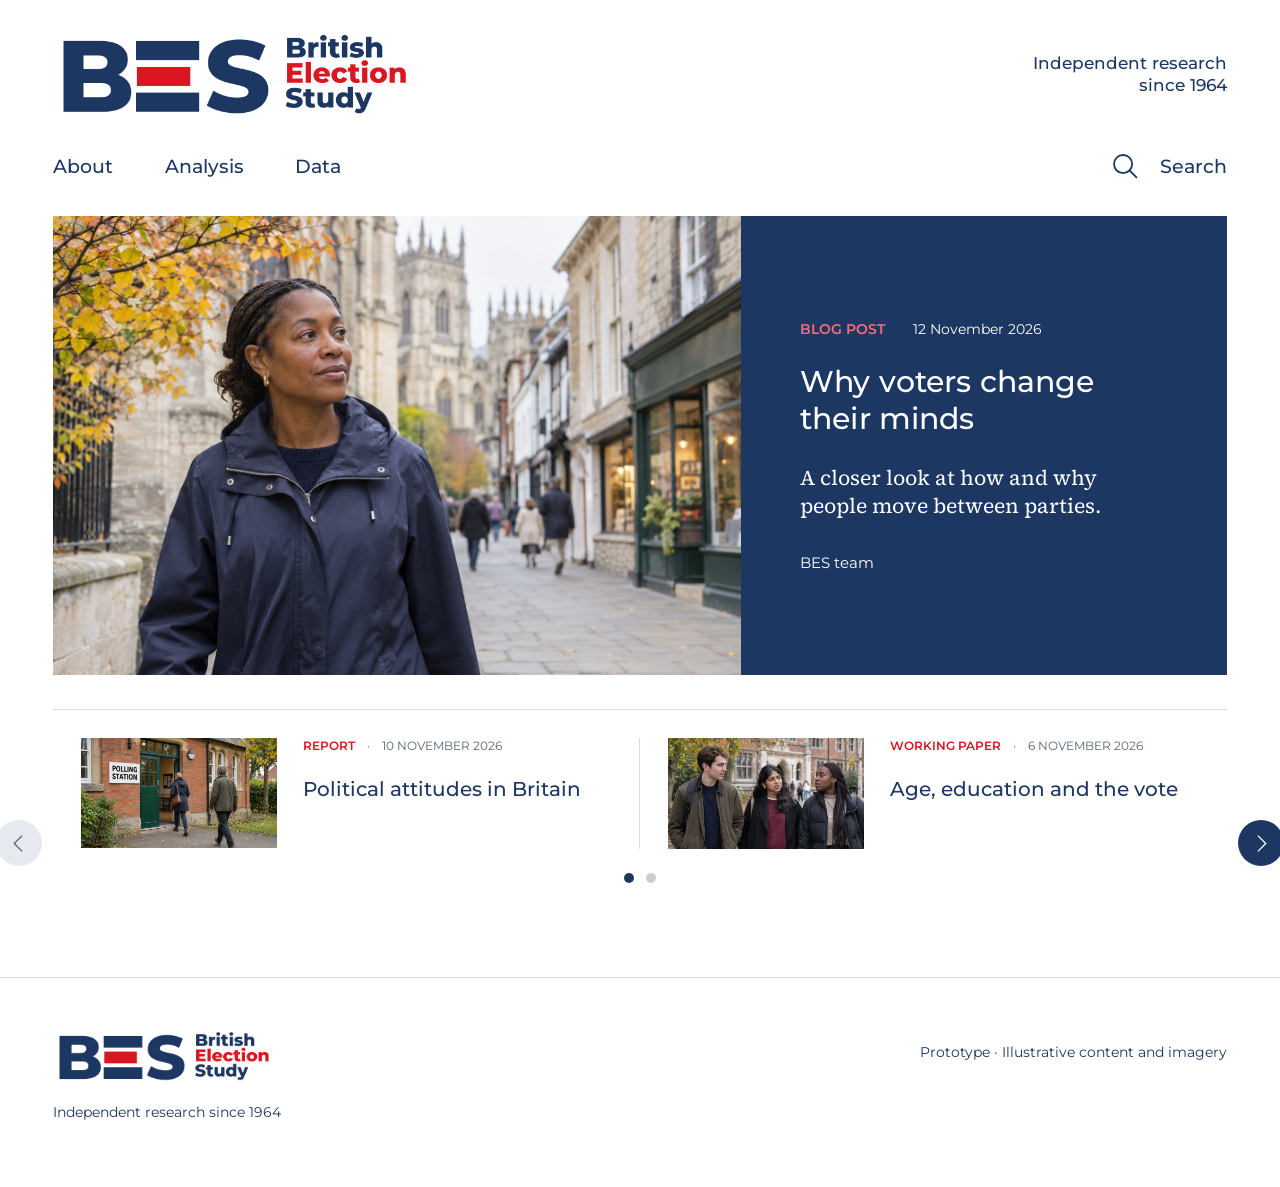
==== index.html @ f946bbea "Create BES website prototype" ====
<!doctype html><html lang="en"><head><meta charset="utf-8"><meta name="viewport" content="width=device-width, initial-scale=1"><meta name="description" content="Independent research into elections and voting in Britain since 1964."><title>British Election Study</title><link rel="stylesheet" href="styles.css"><script src="app.js" defer></script></head><body><a class="skip" href="#main">Skip to content</a><header class="site-header"><div class="masthead"><a href="index.html" aria-label="British Election Study home"><img class="logo" src="assets/BES-logo.png" alt="British Election Study"></a><p>Independent research<br>since 1964</p></div><nav class="nav" aria-label="Main navigation"><div class="nav-links"><a href="about.html">About</a><a href="analysis.html">Analysis</a><a href="data.html">Data</a></div><a class="search-link" href="analysis.html#search"><svg aria-hidden="true" viewBox="0 0 24 24"><circle cx="10" cy="10" r="7.5"/><path d="m15.5 15.5 6 6"/></svg>Search</a></nav></header><main id="main"></main><footer class="footer"><div><img src="assets/BES-logo.png" alt="British Election Study"><p>Independent research since 1964</p></div><p>Prototype · Illustrative content and imagery</p></footer></body></html>
---- styles.css ----
@font-face{font-family:Montserrat;src:url('assets/Montserrat-Regular.ttf')}@font-face{font-family:Montserrat;src:url('assets/Montserrat-Medium.ttf');font-weight:500}@font-face{font-family:Montserrat;src:url('assets/Montserrat-SemiBold.ttf');font-weight:600}@font-face{font-family:SourceSerif;src:url('assets/SourceSerif4-Regular.ttf')}*{box-sizing:border-box}html{scroll-behavior:smooth}body{margin:0;background:#fff;color:#1d3763;font-family:Montserrat,sans-serif}a{color:inherit;text-decoration:none}a:hover{text-decoration:underline;text-underline-offset:5px}a:focus-visible,button:focus-visible,input:focus-visible,select:focus-visible{outline:3px solid #da1721;outline-offset:4px}.skip{position:absolute;top:-100px;left:1rem;background:#fff;padding:1rem;z-index:4}.skip:focus{top:0}.site-header,main,.footer{max-width:1920px;margin:auto;padding-inline:4.167%}.masthead{display:flex;align-items:center;justify-content:space-between;padding-top:28px}.logo{display:block;width:min(360px,40vw);height:auto}.masthead p{text-align:right;font-size:clamp(16px,1.35vw,26px);font-weight:500;line-height:1.3;margin:0}.nav{display:flex;align-items:center;justify-content:space-between;padding:32px 0 35px;font-weight:500;font-size:clamp(17px,1.46vw,28px)}.nav-links{display:flex;gap:clamp(32px,4vw,78px)}.search-link{display:flex;align-items:center;gap:20px}.search-link svg{width:29px;height:29px;fill:none;stroke:currentColor;stroke-width:1.5}.hero{display:grid;grid-template-columns:58.64% 41.36%;min-height:clamp(390px,30.83vw,592px)}.hero-image{width:100%;height:100%;min-height:0;object-fit:cover;object-position:center 42%;display:block}.hero-photo{min-height:0}.hero-copy{background:#1d3763;color:#fff;display:flex;align-items:center;padding:clamp(38px,4.58vw,88px)}.meta{font-size:clamp(13px,1.1vw,21px);display:flex;gap:2em;align-items:baseline}.type{color:#da1721;font-weight:600}.hero .type{color:#ff6b73}.hero h1{font-size:clamp(30px,2.24vw,43px);font-weight:500;line-height:1.24;letter-spacing:.005em;margin:25px 0 27px;max-width:510px}.hero .deck{font-family:SourceSerif,serif;font-size:clamp(21px,1.52vw,29px);line-height:1.35;margin:0;max-width:470px}.byline{margin:32px 0 0;font-size:clamp(15px,1.1vw,21px)}.story-rail{border-top:1px solid #d7dce2;margin-top:34px;padding-top:28px;position:relative}.stories{display:grid;grid-template-columns:1fr 1fr}.rail-item{display:grid;grid-template-columns:37% 1fr;gap:26px;padding:0 28px}.rail-item:first-child{border-right:1px solid #d7dce2}.rail-item img{width:100%;aspect-ratio:304/171;object-fit:cover;display:block}.rail-item h2,.article-card h2{font-weight:500;font-size:clamp(19px,1.56vw,30px);line-height:1.3;margin:22px 0 0}.small-meta{font-size:clamp(11px,.94vw,18px);text-transform:uppercase;line-height:1.4;color:#586474;display:flex;gap:12px;flex-wrap:wrap}.small-meta .type{color:#da1721}.rail-controls button{position:absolute;top:calc(50% + 12px);border:0;border-radius:50%;width:46px;height:46px;display:grid;place-items:center;cursor:pointer;background:#1d3763;color:white}.rail-controls button:disabled{background:#e6e9ed;color:#586474;cursor:default}.rail-controls button:first-child{left:-57px}.rail-controls button:nth-child(2){right:-57px}.rail-controls svg{width:21px;fill:none;stroke:currentColor;stroke-width:1.5}.dots{display:flex;justify-content:center;gap:12px;padding:24px 0}.dots button{width:10px;height:10px;border:0;border-radius:50%;background:#c9ced5;padding:0;cursor:pointer}.dots button[aria-current=true]{background:#1d3763}.page{max-width:1200px;margin:60px auto 130px}.page h1{font-weight:500;font-size:clamp(38px,4vw,64px);margin:0 0 28px}.page .intro{font-family:SourceSerif,serif;font-size:clamp(21px,2vw,30px);line-height:1.5;max-width:850px}.page h2{font-size:26px;font-weight:500;margin:54px 0 18px}.page p{line-height:1.75;max-width:800px}.page p a,.page li a{text-decoration:underline;text-underline-offset:4px}.article-grid{display:grid;grid-template-columns:repeat(3,1fr);gap:45px 32px;margin-top:50px}.article-card img{width:100%;aspect-ratio:16/9;object-fit:cover}.article-card h2{margin-top:15px}.article-card .small-meta{margin-top:17px}.form-row{display:flex;gap:12px;max-width:740px;margin-top:40px}.form-row input{border:1px solid #9da8b7;padding:14px;font:inherit;flex:1;min-width:0}.form-row button{background:#1d3763;color:white;border:0;padding:14px 22px;font:inherit;cursor:pointer}.notice{border-left:3px solid #da1721;padding-left:20px;margin:35px 0;color:#586474}.footer{border-top:1px solid #d7dce2;margin-top:70px;padding-block:50px;display:flex;justify-content:space-between;gap:30px;font-size:14px}.footer img{width:220px}.footer p{line-height:1.5}.status{margin-top:25px}.article-hero{width:100%;max-height:500px;object-fit:cover;margin-top:25px}.back{text-decoration:underline;text-underline-offset:4px;font-size:15px}.menu-current{text-decoration:underline;text-underline-offset:8px}
@media(max-width:900px){.site-header,main,.footer{padding-inline:5%}.hero{grid-template-columns:1fr}.hero-photo{height:340px}.hero-copy{padding:42px 7%}.story-rail{margin-top:32px}.stories{grid-template-columns:1fr}.rail-item{padding:20px 0;grid-template-columns:34% 1fr;gap:20px}.rail-item:first-child{border-right:0;border-bottom:1px solid #d7dce2}.rail-controls{display:flex;gap:12px;justify-content:flex-end;margin-top:20px}.rail-controls button{position:static}.dots{padding:10px 0}.article-grid{grid-template-columns:repeat(2,1fr)}.footer{flex-direction:column}.page{margin-top:45px}}
@media(max-width:560px){.masthead{padding-top:20px}.logo{width:200px;max-width:52vw}.masthead p{font-size:12px}.nav{font-size:16px;padding:26px 0}.nav-links{gap:23px}.search-link{gap:7px;font-size:0}.search-link svg{width:25px}.hero-photo{height:245px}.hero-copy{padding:38px 25px}.hero h1{font-size:30px}.hero .deck{font-size:21px}.meta{font-size:13px;gap:1em}.rail-item{grid-template-columns:37% 1fr;gap:16px}.rail-item h2{font-size:18px;margin:10px 0}.small-meta{font-size:10px;gap:6px}.article-grid{grid-template-columns:1fr}.page h1{font-size:38px}.footer img{width:180px}}
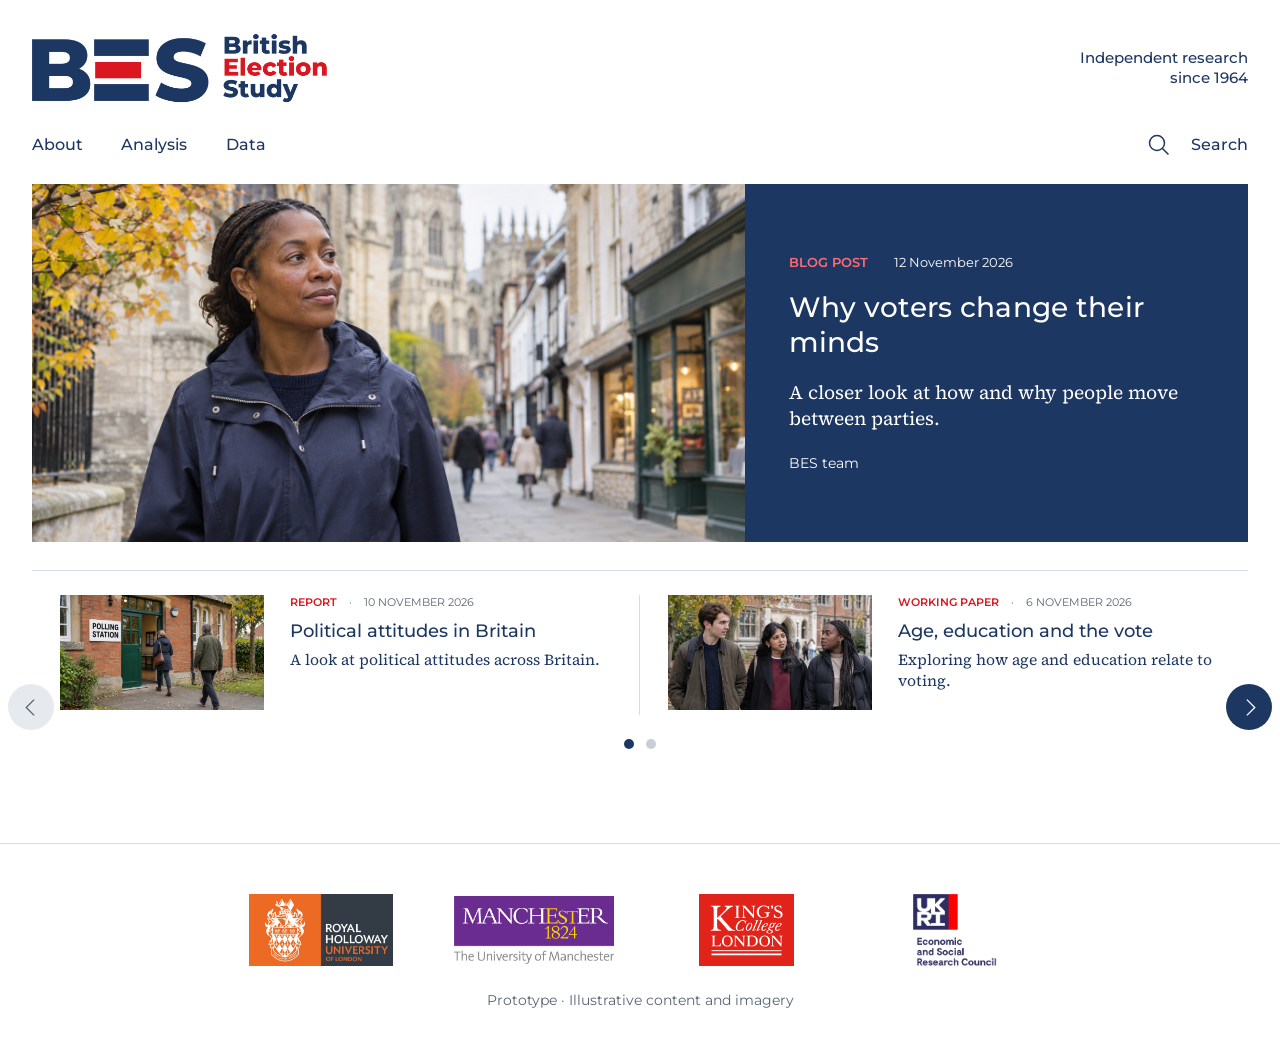
==== commit 3527b88e: "Refresh stories and partner footer" ====
--- a/index.html
+++ b/index.html
@@ -1 +1 @@
-<!doctype html><html lang="en"><head><meta charset="utf-8"><meta name="viewport" content="width=device-width, initial-scale=1"><meta name="description" content="Independent research into elections and voting in Britain since 1964."><title>British Election Study</title><link rel="stylesheet" href="styles.css"><script src="app.js" defer></script></head><body><a class="skip" href="#main">Skip to content</a><header class="site-header"><div class="masthead"><a href="index.html" aria-label="British Election Study home"><img class="logo" src="assets/BES-logo.png" alt="British Election Study"></a><p>Independent research<br>since 1964</p></div><nav class="nav" aria-label="Main navigation"><div class="nav-links"><a href="about.html">About</a><a href="analysis.html">Analysis</a><a href="data.html">Data</a></div><a class="search-link" href="analysis.html#search"><svg aria-hidden="true" viewBox="0 0 24 24"><circle cx="10" cy="10" r="7.5"/><path d="m15.5 15.5 6 6"/></svg>Search</a></nav></header><main id="main"></main><footer class="footer"><div><img src="assets/BES-logo.png" alt="British Election Study"><p>Independent research since 1964</p></div><p>Prototype · Illustrative content and imagery</p></footer></body></html>
+<!doctype html><html lang="en"><head><meta charset="utf-8"><meta name="viewport" content="width=device-width, initial-scale=1"><meta name="description" content="Independent research into elections and voting in Britain since 1964."><title>British Election Study</title><link rel="stylesheet" href="styles.css"><script src="app.js" defer></script></head><body><a class="skip" href="#main">Skip to content</a><header class="site-header"><div class="masthead"><a href="index.html" aria-label="British Election Study home"><img class="logo" src="assets/BES-logo.png" alt="British Election Study"></a><p>Independent research<br>since 1964</p></div><nav class="nav" aria-label="Main navigation"><div class="nav-links"><a href="about.html">About</a><a href="analysis.html">Analysis</a><a href="data.html">Data</a></div><a class="search-link" href="analysis.html#search"><svg aria-hidden="true" viewBox="0 0 24 24"><circle cx="10" cy="10" r="7.5"/><path d="m15.5 15.5 6 6"/></svg>Search</a></nav></header><main id="main"></main><footer class="footer"><div class="partner-logos" aria-label="Partner and funder logos"><img src="assets/partners/royal-holloway.jpg" alt="Royal Holloway, University of London"><img src="assets/partners/university-of-manchester.png" alt="The University of Manchester"><img src="assets/partners/kings-college-london.svg" alt="King’s College London"><img src="assets/partners/esrc.png" alt="Economic and Social Research Council"></div><p>Prototype · Illustrative content and imagery</p></footer></body></html>
--- a/styles.css
+++ b/styles.css
@@ -1,3 +1,21 @@
-@font-face{font-family:Montserrat;src:url('assets/Montserrat-Regular.ttf')}@font-face{font-family:Montserrat;src:url('assets/Montserrat-Medium.ttf');font-weight:500}@font-face{font-family:Montserrat;src:url('assets/Montserrat-SemiBold.ttf');font-weight:600}@font-face{font-family:SourceSerif;src:url('assets/SourceSerif4-Regular.ttf')}*{box-sizing:border-box}html{scroll-behavior:smooth}body{margin:0;background:#fff;color:#1d3763;font-family:Montserrat,sans-serif}a{color:inherit;text-decoration:none}a:hover{text-decoration:underline;text-underline-offset:5px}a:focus-visible,button:focus-visible,input:focus-visible,select:focus-visible{outline:3px solid #da1721;outline-offset:4px}.skip{position:absolute;top:-100px;left:1rem;background:#fff;padding:1rem;z-index:4}.skip:focus{top:0}.site-header,main,.footer{max-width:1920px;margin:auto;padding-inline:4.167%}.masthead{display:flex;align-items:center;justify-content:space-between;padding-top:28px}.logo{display:block;width:min(360px,40vw);height:auto}.masthead p{text-align:right;font-size:clamp(16px,1.35vw,26px);font-weight:500;line-height:1.3;margin:0}.nav{display:flex;align-items:center;justify-content:space-between;padding:32px 0 35px;font-weight:500;font-size:clamp(17px,1.46vw,28px)}.nav-links{display:flex;gap:clamp(32px,4vw,78px)}.search-link{display:flex;align-items:center;gap:20px}.search-link svg{width:29px;height:29px;fill:none;stroke:currentColor;stroke-width:1.5}.hero{display:grid;grid-template-columns:58.64% 41.36%;min-height:clamp(390px,30.83vw,592px)}.hero-image{width:100%;height:100%;min-height:0;object-fit:cover;object-position:center 42%;display:block}.hero-photo{min-height:0}.hero-copy{background:#1d3763;color:#fff;display:flex;align-items:center;padding:clamp(38px,4.58vw,88px)}.meta{font-size:clamp(13px,1.1vw,21px);display:flex;gap:2em;align-items:baseline}.type{color:#da1721;font-weight:600}.hero .type{color:#ff6b73}.hero h1{font-size:clamp(30px,2.24vw,43px);font-weight:500;line-height:1.24;letter-spacing:.005em;margin:25px 0 27px;max-width:510px}.hero .deck{font-family:SourceSerif,serif;font-size:clamp(21px,1.52vw,29px);line-height:1.35;margin:0;max-width:470px}.byline{margin:32px 0 0;font-size:clamp(15px,1.1vw,21px)}.story-rail{border-top:1px solid #d7dce2;margin-top:34px;padding-top:28px;position:relative}.stories{display:grid;grid-template-columns:1fr 1fr}.rail-item{display:grid;grid-template-columns:37% 1fr;gap:26px;padding:0 28px}.rail-item:first-child{border-right:1px solid #d7dce2}.rail-item img{width:100%;aspect-ratio:304/171;object-fit:cover;display:block}.rail-item h2,.article-card h2{font-weight:500;font-size:clamp(19px,1.56vw,30px);line-height:1.3;margin:22px 0 0}.small-meta{font-size:clamp(11px,.94vw,18px);text-transform:uppercase;line-height:1.4;color:#586474;display:flex;gap:12px;flex-wrap:wrap}.small-meta .type{color:#da1721}.rail-controls button{position:absolute;top:calc(50% + 12px);border:0;border-radius:50%;width:46px;height:46px;display:grid;place-items:center;cursor:pointer;background:#1d3763;color:white}.rail-controls button:disabled{background:#e6e9ed;color:#586474;cursor:default}.rail-controls button:first-child{left:-57px}.rail-controls button:nth-child(2){right:-57px}.rail-controls svg{width:21px;fill:none;stroke:currentColor;stroke-width:1.5}.dots{display:flex;justify-content:center;gap:12px;padding:24px 0}.dots button{width:10px;height:10px;border:0;border-radius:50%;background:#c9ced5;padding:0;cursor:pointer}.dots button[aria-current=true]{background:#1d3763}.page{max-width:1200px;margin:60px auto 130px}.page h1{font-weight:500;font-size:clamp(38px,4vw,64px);margin:0 0 28px}.page .intro{font-family:SourceSerif,serif;font-size:clamp(21px,2vw,30px);line-height:1.5;max-width:850px}.page h2{font-size:26px;font-weight:500;margin:54px 0 18px}.page p{line-height:1.75;max-width:800px}.page p a,.page li a{text-decoration:underline;text-underline-offset:4px}.article-grid{display:grid;grid-template-columns:repeat(3,1fr);gap:45px 32px;margin-top:50px}.article-card img{width:100%;aspect-ratio:16/9;object-fit:cover}.article-card h2{margin-top:15px}.article-card .small-meta{margin-top:17px}.form-row{display:flex;gap:12px;max-width:740px;margin-top:40px}.form-row input{border:1px solid #9da8b7;padding:14px;font:inherit;flex:1;min-width:0}.form-row button{background:#1d3763;color:white;border:0;padding:14px 22px;font:inherit;cursor:pointer}.notice{border-left:3px solid #da1721;padding-left:20px;margin:35px 0;color:#586474}.footer{border-top:1px solid #d7dce2;margin-top:70px;padding-block:50px;display:flex;justify-content:space-between;gap:30px;font-size:14px}.footer img{width:220px}.footer p{line-height:1.5}.status{margin-top:25px}.article-hero{width:100%;max-height:500px;object-fit:cover;margin-top:25px}.back{text-decoration:underline;text-underline-offset:4px;font-size:15px}.menu-current{text-decoration:underline;text-underline-offset:8px}
-@media(max-width:900px){.site-header,main,.footer{padding-inline:5%}.hero{grid-template-columns:1fr}.hero-photo{height:340px}.hero-copy{padding:42px 7%}.story-rail{margin-top:32px}.stories{grid-template-columns:1fr}.rail-item{padding:20px 0;grid-template-columns:34% 1fr;gap:20px}.rail-item:first-child{border-right:0;border-bottom:1px solid #d7dce2}.rail-controls{display:flex;gap:12px;justify-content:flex-end;margin-top:20px}.rail-controls button{position:static}.dots{padding:10px 0}.article-grid{grid-template-columns:repeat(2,1fr)}.footer{flex-direction:column}.page{margin-top:45px}}
+@font-face{font-family:Montserrat;src:url('assets/Montserrat-Regular.ttf')}@font-face{font-family:Montserrat;src:url('assets/Montserrat-Medium.ttf');font-weight:500}@font-face{font-family:Montserrat;src:url('assets/Montserrat-SemiBold.ttf');font-weight:600}@font-face{font-family:SourceSerif;src:url('assets/SourceSerif4-Regular.ttf')}*{box-sizing:border-box}html{scroll-behavior:smooth}body{margin:0;background:#fff;color:#1d3763;font-family:Montserrat,sans-serif}a{color:inherit;text-decoration:none}a:hover{text-decoration:underline;text-underline-offset:5px}a:focus-visible,button:focus-visible,input:focus-visible,select:focus-visible{outline:3px solid #da1721;outline-offset:4px}.skip{position:absolute;top:-100px;left:1rem;background:#fff;padding:1rem;z-index:4}.skip:focus{top:0}.site-header,main,.footer{max-width:1440px;margin:auto;padding-inline:32px}.masthead{display:flex;align-items:center;justify-content:space-between;padding-top:28px}.logo{display:block;width:min(310px,40vw);height:auto}.masthead p{text-align:right;font-size:clamp(15px,1.1vw,20px);font-weight:500;line-height:1.3;margin:0}.nav{display:flex;align-items:center;justify-content:space-between;padding:25px 0 27px;font-weight:500;font-size:clamp(16px,1.1vw,20px)}.nav-links{display:flex;gap:clamp(32px,3vw,56px)}.search-link{display:flex;align-items:center;gap:20px}.search-link svg{width:24px;height:24px;fill:none;stroke:currentColor;stroke-width:1.5}.hero{display:grid;grid-template-columns:58.64% 41.36%;height:clamp(330px,28vw,410px)}.hero-image{width:100%;height:100%;min-height:0;object-fit:cover;object-position:center 42%;display:block}.hero-photo{min-height:0}.hero-copy{background:#1d3763;color:#fff;display:flex;align-items:center;padding:clamp(30px,3.4vw,56px)}.meta{font-size:clamp(13px,.95vw,16px);display:flex;gap:2em;align-items:baseline}.type{color:#da1721;font-weight:600}.hero .type{color:#ff6b73}.hero h1{font-size:clamp(28px,2vw,36px);font-weight:500;line-height:1.24;letter-spacing:.005em;margin:20px 0 21px;max-width:510px}.hero .deck{font-family:SourceSerif,serif;font-size:clamp(19px,1.35vw,24px);line-height:1.35;margin:0;max-width:470px}.byline{margin:22px 0 0;font-size:clamp(14px,.9vw,16px)}.story-rail{border-top:1px solid #d7dce2;margin-top:28px;padding-top:24px;position:relative}.rail-viewport{overflow:hidden}.stories{display:flex;transition:transform 450ms cubic-bezier(.22,.61,.36,1);will-change:transform}.rail-page{display:grid;grid-template-columns:1fr 1fr;flex:0 0 100%;min-width:0}.rail-item{display:grid;grid-template-columns:37% 1fr;gap:26px;padding:0 28px}.rail-item:first-child{border-right:1px solid #d7dce2}.rail-item img{width:100%;aspect-ratio:304/171;object-fit:cover;display:block}.rail-item h2,.article-card h2{font-weight:500;font-size:clamp(18px,1.35vw,23px);line-height:1.3;margin:22px 0 0}.small-meta{font-size:clamp(11px,.8vw,14px);text-transform:uppercase;line-height:1.4;color:#586474;display:flex;gap:12px;flex-wrap:wrap}.small-meta .type{color:#da1721}.rail-controls button{position:absolute;top:calc(50% + 12px);border:0;border-radius:50%;width:46px;height:46px;display:grid;place-items:center;cursor:pointer;background:#1d3763;color:white}.rail-controls button:disabled{background:#e6e9ed;color:#586474;cursor:default}.rail-controls button:first-child{left:-57px}.rail-controls button:nth-child(2){right:-57px}.rail-controls svg{width:21px;fill:none;stroke:currentColor;stroke-width:1.5}.dots{display:flex;justify-content:center;gap:12px;padding:24px 0}.dots button{width:10px;height:10px;border:0;border-radius:50%;background:#c9ced5;padding:0;cursor:pointer}.dots button[aria-current=true]{background:#1d3763}.page{max-width:1200px;margin:60px auto 130px}.page h1{font-weight:500;font-size:clamp(38px,4vw,64px);margin:0 0 28px}.page .intro{font-family:SourceSerif,serif;font-size:clamp(21px,2vw,30px);line-height:1.5;max-width:850px}.page h2{font-size:26px;font-weight:500;margin:54px 0 18px}.page p{line-height:1.75;max-width:800px}.page p a,.page li a{text-decoration:underline;text-underline-offset:4px}.article-grid{display:grid;grid-template-columns:repeat(3,1fr);gap:45px 32px;margin-top:50px}.article-card img{width:100%;aspect-ratio:16/9;object-fit:cover}.article-card h2{margin-top:15px}.article-card .small-meta{margin-top:17px}.form-row{display:flex;gap:12px;max-width:740px;margin-top:40px}.form-row input{border:1px solid #9da8b7;padding:14px;font:inherit;flex:1;min-width:0}.form-row button{background:#1d3763;color:white;border:0;padding:14px 22px;font:inherit;cursor:pointer}.notice{border-left:3px solid #da1721;padding-left:20px;margin:35px 0;color:#586474}.footer{border-top:1px solid #d7dce2;margin-top:70px;padding-block:50px;display:flex;justify-content:space-between;gap:30px;font-size:14px}.footer img{width:220px}.footer p{line-height:1.5}.status{margin-top:25px}.article-hero{width:100%;max-height:500px;object-fit:cover;margin-top:25px}.back{text-decoration:underline;text-underline-offset:4px;font-size:15px}.menu-current{text-decoration:underline;text-underline-offset:8px}
+@media(max-width:900px){.site-header,main,.footer{padding-inline:5%}.hero{grid-template-columns:1fr;height:auto}.hero-photo{height:340px}.hero-copy{padding:42px 7%}.story-rail{margin-top:32px}.rail-page{grid-template-columns:1fr}.rail-item{padding:20px 0;grid-template-columns:34% 1fr;gap:20px}.rail-item:first-child{border-right:0;border-bottom:1px solid #d7dce2}.rail-controls{display:flex;gap:12px;justify-content:flex-end;margin-top:20px}.rail-controls button{position:static}.dots{padding:10px 0}.article-grid{grid-template-columns:repeat(2,1fr)}.footer{flex-direction:column}.page{margin-top:45px}}
 @media(max-width:560px){.masthead{padding-top:20px}.logo{width:200px;max-width:52vw}.masthead p{font-size:12px}.nav{font-size:16px;padding:26px 0}.nav-links{gap:23px}.search-link{gap:7px;font-size:0}.search-link svg{width:25px}.hero-photo{height:245px}.hero-copy{padding:38px 25px}.hero h1{font-size:30px}.hero .deck{font-size:21px}.meta{font-size:13px;gap:1em}.rail-item{grid-template-columns:37% 1fr;gap:16px}.rail-item h2{font-size:18px;margin:10px 0}.small-meta{font-size:10px;gap:6px}.article-grid{grid-template-columns:1fr}.page h1{font-size:38px}.footer img{width:180px}}
+
+@media (prefers-reduced-motion: reduce){html{scroll-behavior:auto}.stories{transition:none}}
+@media (min-width:901px) and (max-width:1500px){.rail-controls button:first-child{left:-24px}.rail-controls button:nth-child(2){right:-24px}}
+
+.sr-only{position:absolute;width:1px;height:1px;padding:0;margin:-1px;overflow:hidden;clip:rect(0,0,0,0);white-space:nowrap;border:0}
+
+/* The supplied logo has a transparent left margin of 70 / 2400 pixels. */
+.masthead > a{margin-left:max(-9.041667px,-1.166667vw)}
+.rail-deck{font-family:SourceSerif,serif;font-size:clamp(15px,1.2vw,17px);line-height:1.4;margin:5px 0 0}
+@media(max-width:560px){.masthead > a{margin-left:max(-5.833333px,-1.516667vw)}}
+
+.rail-item h2{margin-top:10px}
+
+.footer{flex-direction:column;align-items:center;text-align:center;gap:24px}
+.partner-logos{display:grid;grid-template-columns:repeat(4,minmax(0,1fr));align-items:center;justify-items:center;gap:clamp(24px,4vw,64px);width:min(100%,800px)}
+.footer .partner-logos img{display:block;width:100%;height:auto;max-width:160px;max-height:72px;object-fit:contain}
+.footer > p{margin:0;color:#586474}
+@media(max-width:560px){.partner-logos{grid-template-columns:repeat(2,minmax(0,1fr));width:min(100%,360px);gap:28px 40px}}
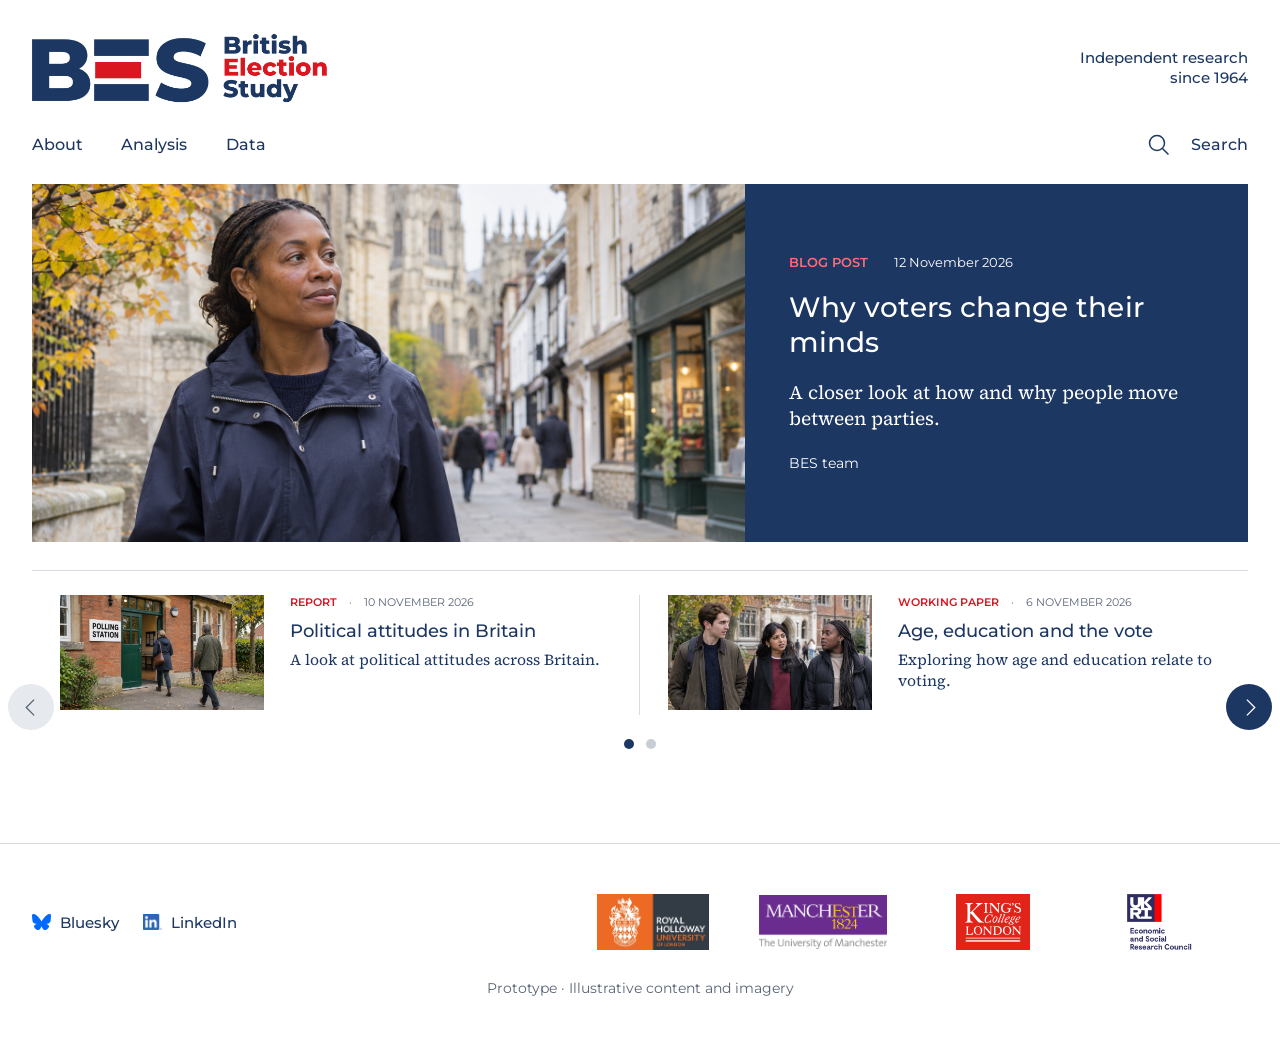
==== commit 055c354f: "Add social links to website footer" ====
--- a/index.html
+++ b/index.html
@@ -1 +1 @@
-<!doctype html><html lang="en"><head><meta charset="utf-8"><meta name="viewport" content="width=device-width, initial-scale=1"><meta name="description" content="Independent research into elections and voting in Britain since 1964."><title>British Election Study</title><link rel="stylesheet" href="styles.css"><script src="app.js" defer></script></head><body><a class="skip" href="#main">Skip to content</a><header class="site-header"><div class="masthead"><a href="index.html" aria-label="British Election Study home"><img class="logo" src="assets/BES-logo.png" alt="British Election Study"></a><p>Independent research<br>since 1964</p></div><nav class="nav" aria-label="Main navigation"><div class="nav-links"><a href="about.html">About</a><a href="analysis.html">Analysis</a><a href="data.html">Data</a></div><a class="search-link" href="analysis.html#search"><svg aria-hidden="true" viewBox="0 0 24 24"><circle cx="10" cy="10" r="7.5"/><path d="m15.5 15.5 6 6"/></svg>Search</a></nav></header><main id="main"></main><footer class="footer"><div class="partner-logos" aria-label="Partner and funder logos"><img src="assets/partners/royal-holloway.jpg" alt="Royal Holloway, University of London"><img src="assets/partners/university-of-manchester.png" alt="The University of Manchester"><img src="assets/partners/kings-college-london.svg" alt="King’s College London"><img src="assets/partners/esrc.png" alt="Economic and Social Research Council"></div><p>Prototype · Illustrative content and imagery</p></footer></body></html>
+<!doctype html><html lang="en"><head><meta charset="utf-8"><meta name="viewport" content="width=device-width, initial-scale=1"><meta name="description" content="Independent research into elections and voting in Britain since 1964."><title>British Election Study</title><link rel="stylesheet" href="styles.css"><script src="app.js" defer></script></head><body><a class="skip" href="#main">Skip to content</a><header class="site-header"><div class="masthead"><a href="index.html" aria-label="British Election Study home"><img class="logo" src="assets/BES-logo.png" alt="British Election Study"></a><p>Independent research<br>since 1964</p></div><nav class="nav" aria-label="Main navigation"><div class="nav-links"><a href="about.html">About</a><a href="analysis.html">Analysis</a><a href="data.html">Data</a></div><a class="search-link" href="analysis.html#search"><svg aria-hidden="true" viewBox="0 0 24 24"><circle cx="10" cy="10" r="7.5"/><path d="m15.5 15.5 6 6"/></svg>Search</a></nav></header><main id="main"></main><footer class="footer"><nav class="social-links" aria-label="Social media"><a href="https://bsky.app/profile/britishelectionstudy.com"><img src="assets/social/bluesky.png" alt="">Bluesky</a><a href="https://www.linkedin.com/company/britishelectionstudy/"><img src="assets/social/linkedin.png" alt="">LinkedIn</a></nav><div class="partner-logos" aria-label="Partner and funder logos"><img src="assets/partners/royal-holloway.jpg" alt="Royal Holloway, University of London"><img src="assets/partners/university-of-manchester.png" alt="The University of Manchester"><img src="assets/partners/kings-college-london.svg" alt="King’s College London"><img src="assets/partners/esrc.png" alt="Economic and Social Research Council"></div><p class="footer-note">Prototype · Illustrative content and imagery</p></footer></body></html>
--- a/styles.css
+++ b/styles.css
@@ -15,7 +15,16 @@
 .rail-item h2{margin-top:10px}
 
 .footer{flex-direction:column;align-items:center;text-align:center;gap:24px}
-.partner-logos{display:grid;grid-template-columns:repeat(4,minmax(0,1fr));align-items:center;justify-items:center;gap:clamp(24px,4vw,64px);width:min(100%,800px)}
-.footer .partner-logos img{display:block;width:100%;height:auto;max-width:160px;max-height:72px;object-fit:contain}
+.partner-logos{display:grid;grid-template-columns:repeat(4,minmax(0,1fr));align-items:center;justify-items:center;gap:0;width:min(100%,680px)}
+.footer .partner-logos img{display:block;width:auto;height:auto;max-width:min(100%,128px);max-height:56px;object-fit:contain}
 .footer > p{margin:0;color:#586474}
-@media(max-width:560px){.partner-logos{grid-template-columns:repeat(2,minmax(0,1fr));width:min(100%,360px);gap:28px 40px}}
+@media(max-width:560px){.partner-logos{grid-template-columns:repeat(2,minmax(0,1fr));width:min(100%,340px);row-gap:24px}}
+
+.footer{display:grid;grid-template-columns:minmax(0,1fr) minmax(0,680px);align-items:center;gap:28px 36px;text-align:left}
+.social-links{display:flex;align-items:center;gap:24px;flex-wrap:wrap;font-size:15px;font-weight:500}
+.social-links a{display:inline-flex;align-items:center;gap:9px;min-height:44px}
+.footer .social-links img{display:block;width:19px;height:19px;object-fit:contain}
+.footer .partner-logos{width:100%}
+.footer > .footer-note{grid-column:1 / -1;text-align:center}
+@media(max-width:760px){.footer{grid-template-columns:1fr;justify-items:center;text-align:center;gap:24px}.social-links{justify-content:center}.footer .partner-logos{width:min(100%,680px)}}
+@media(max-width:560px){.footer .partner-logos{width:min(100%,340px)}}
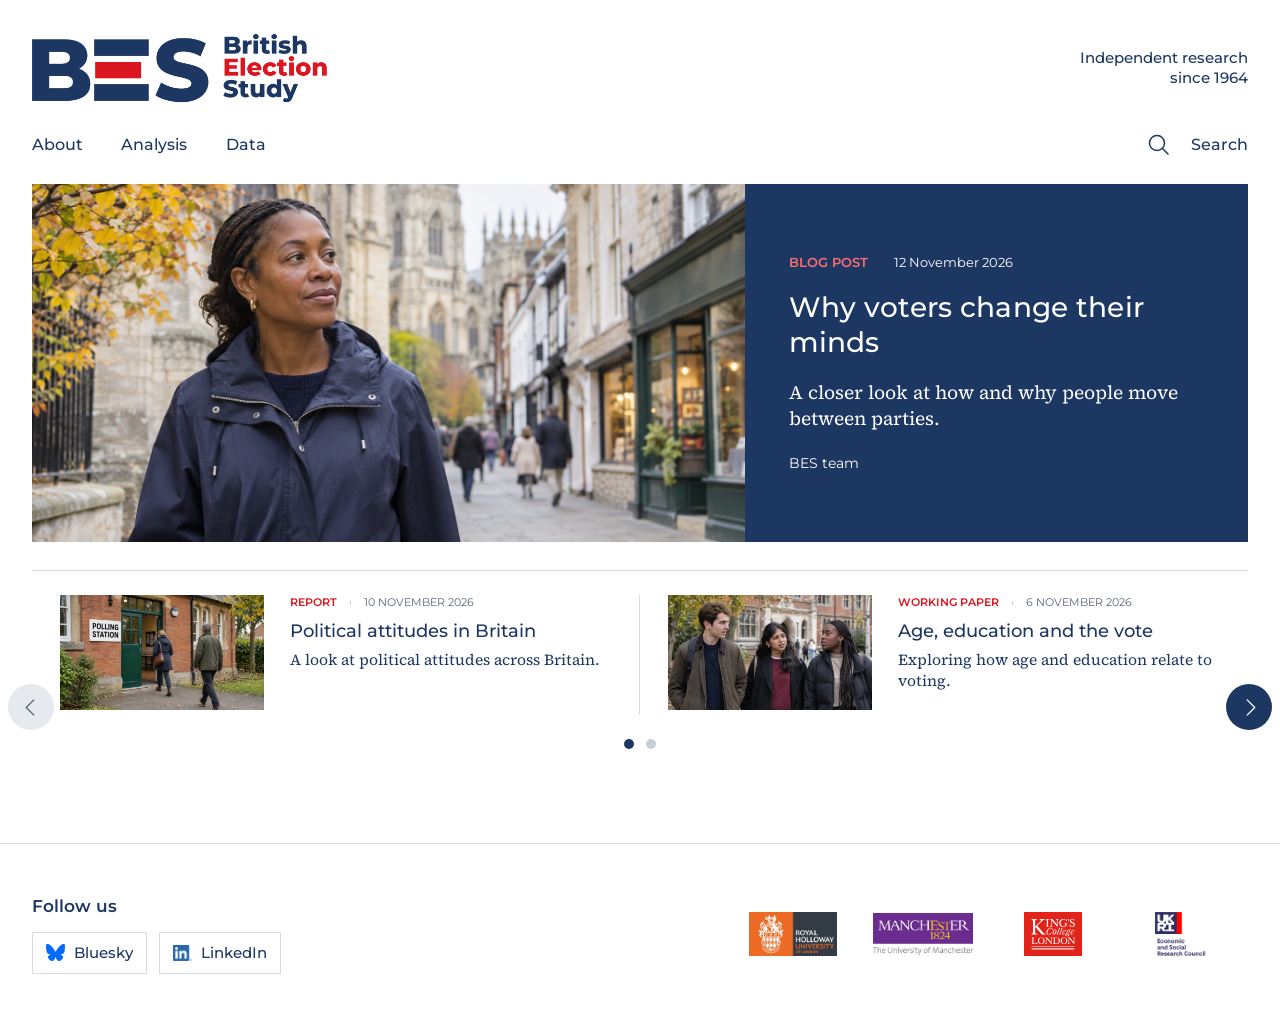
==== commit e096da8d: "Refine footer social links and partner logos" ====
--- a/index.html
+++ b/index.html
@@ -1 +1 @@
-<!doctype html><html lang="en"><head><meta charset="utf-8"><meta name="viewport" content="width=device-width, initial-scale=1"><meta name="description" content="Independent research into elections and voting in Britain since 1964."><title>British Election Study</title><link rel="stylesheet" href="styles.css"><script src="app.js" defer></script></head><body><a class="skip" href="#main">Skip to content</a><header class="site-header"><div class="masthead"><a href="index.html" aria-label="British Election Study home"><img class="logo" src="assets/BES-logo.png" alt="British Election Study"></a><p>Independent research<br>since 1964</p></div><nav class="nav" aria-label="Main navigation"><div class="nav-links"><a href="about.html">About</a><a href="analysis.html">Analysis</a><a href="data.html">Data</a></div><a class="search-link" href="analysis.html#search"><svg aria-hidden="true" viewBox="0 0 24 24"><circle cx="10" cy="10" r="7.5"/><path d="m15.5 15.5 6 6"/></svg>Search</a></nav></header><main id="main"></main><footer class="footer"><nav class="social-links" aria-label="Social media"><a href="https://bsky.app/profile/britishelectionstudy.com"><img src="assets/social/bluesky.png" alt="">Bluesky</a><a href="https://www.linkedin.com/company/britishelectionstudy/"><img src="assets/social/linkedin.png" alt="">LinkedIn</a></nav><div class="partner-logos" aria-label="Partner and funder logos"><img src="assets/partners/royal-holloway.jpg" alt="Royal Holloway, University of London"><img src="assets/partners/university-of-manchester.png" alt="The University of Manchester"><img src="assets/partners/kings-college-london.svg" alt="King’s College London"><img src="assets/partners/esrc.png" alt="Economic and Social Research Council"></div><p class="footer-note">Prototype · Illustrative content and imagery</p></footer></body></html>
+<!doctype html><html lang="en"><head><meta charset="utf-8"><meta name="viewport" content="width=device-width, initial-scale=1"><meta name="description" content="Independent research into elections and voting in Britain since 1964."><title>British Election Study</title><link rel="stylesheet" href="styles.css"><script src="app.js" defer></script></head><body><a class="skip" href="#main">Skip to content</a><header class="site-header"><div class="masthead"><a href="index.html" aria-label="British Election Study home"><img class="logo" src="assets/BES-logo.png" alt="British Election Study"></a><p>Independent research<br>since 1964</p></div><nav class="nav" aria-label="Main navigation"><div class="nav-links"><a href="about.html">About</a><a href="analysis.html">Analysis</a><a href="data.html">Data</a></div><a class="search-link" href="analysis.html#search"><svg aria-hidden="true" viewBox="0 0 24 24"><circle cx="10" cy="10" r="7.5"/><path d="m15.5 15.5 6 6"/></svg>Search</a></nav></header><main id="main"></main><footer class="footer"><div class="social-block"><p class="social-heading">Follow us</p><nav class="social-links" aria-label="Social media"><a href="https://bsky.app/profile/britishelectionstudy.com"><img src="assets/social/bluesky.png" alt="">Bluesky</a><a href="https://www.linkedin.com/company/britishelectionstudy/"><img src="assets/social/linkedin.png" alt="">LinkedIn</a></nav></div><div class="partner-logos" aria-label="Partner and funder logos"><img src="assets/partners/royal-holloway.jpg" alt="Royal Holloway, University of London"><img src="assets/partners/university-of-manchester.png" alt="The University of Manchester"><img src="assets/partners/kings-college-london.svg" alt="King’s College London"><img src="assets/partners/esrc.png" alt="Economic and Social Research Council"></div></footer></body></html>
--- a/styles.css
+++ b/styles.css
@@ -16,11 +16,11 @@
 
 .footer{flex-direction:column;align-items:center;text-align:center;gap:24px}
 .partner-logos{display:grid;grid-template-columns:repeat(4,minmax(0,1fr));align-items:center;justify-items:center;gap:0;width:min(100%,680px)}
-.footer .partner-logos img{display:block;width:auto;height:auto;max-width:min(100%,128px);max-height:56px;object-fit:contain}
+.footer .partner-logos img{display:block;width:auto;height:auto;max-width:min(100%,100px);max-height:44px;object-fit:contain}
 .footer > p{margin:0;color:#586474}
 @media(max-width:560px){.partner-logos{grid-template-columns:repeat(2,minmax(0,1fr));width:min(100%,340px);row-gap:24px}}
 
-.footer{display:grid;grid-template-columns:minmax(0,1fr) minmax(0,680px);align-items:center;gap:28px 36px;text-align:left}
+.footer{display:grid;grid-template-columns:minmax(0,1fr) minmax(0,520px);align-items:center;gap:28px 36px;text-align:left}
 .social-links{display:flex;align-items:center;gap:24px;flex-wrap:wrap;font-size:15px;font-weight:500}
 .social-links a{display:inline-flex;align-items:center;gap:9px;min-height:44px}
 .footer .social-links img{display:block;width:19px;height:19px;object-fit:contain}
@@ -28,3 +28,11 @@
 .footer > .footer-note{grid-column:1 / -1;text-align:center}
 @media(max-width:760px){.footer{grid-template-columns:1fr;justify-items:center;text-align:center;gap:24px}.social-links{justify-content:center}.footer .partner-logos{width:min(100%,680px)}}
 @media(max-width:560px){.footer .partner-logos{width:min(100%,340px)}}
+
+.social-heading{font-size:17px;font-weight:600;line-height:1.3;margin:0 0 12px}
+.social-links{gap:12px}
+.social-links a{min-height:42px;padding:8px 13px;border:1px solid #d7dce2;transition:border-color .15s ease,background-color .15s ease}
+.social-links a:hover{text-decoration:none;border-color:#1d3763;background:#f4f6f9}
+@media(max-width:760px){.social-block{text-align:center}.footer .partner-logos{width:min(100%,520px)}}
+@media(max-width:560px){.footer .partner-logos{width:min(100%,300px)}}
+@media(prefers-reduced-motion:reduce){.social-links a{transition:none}}
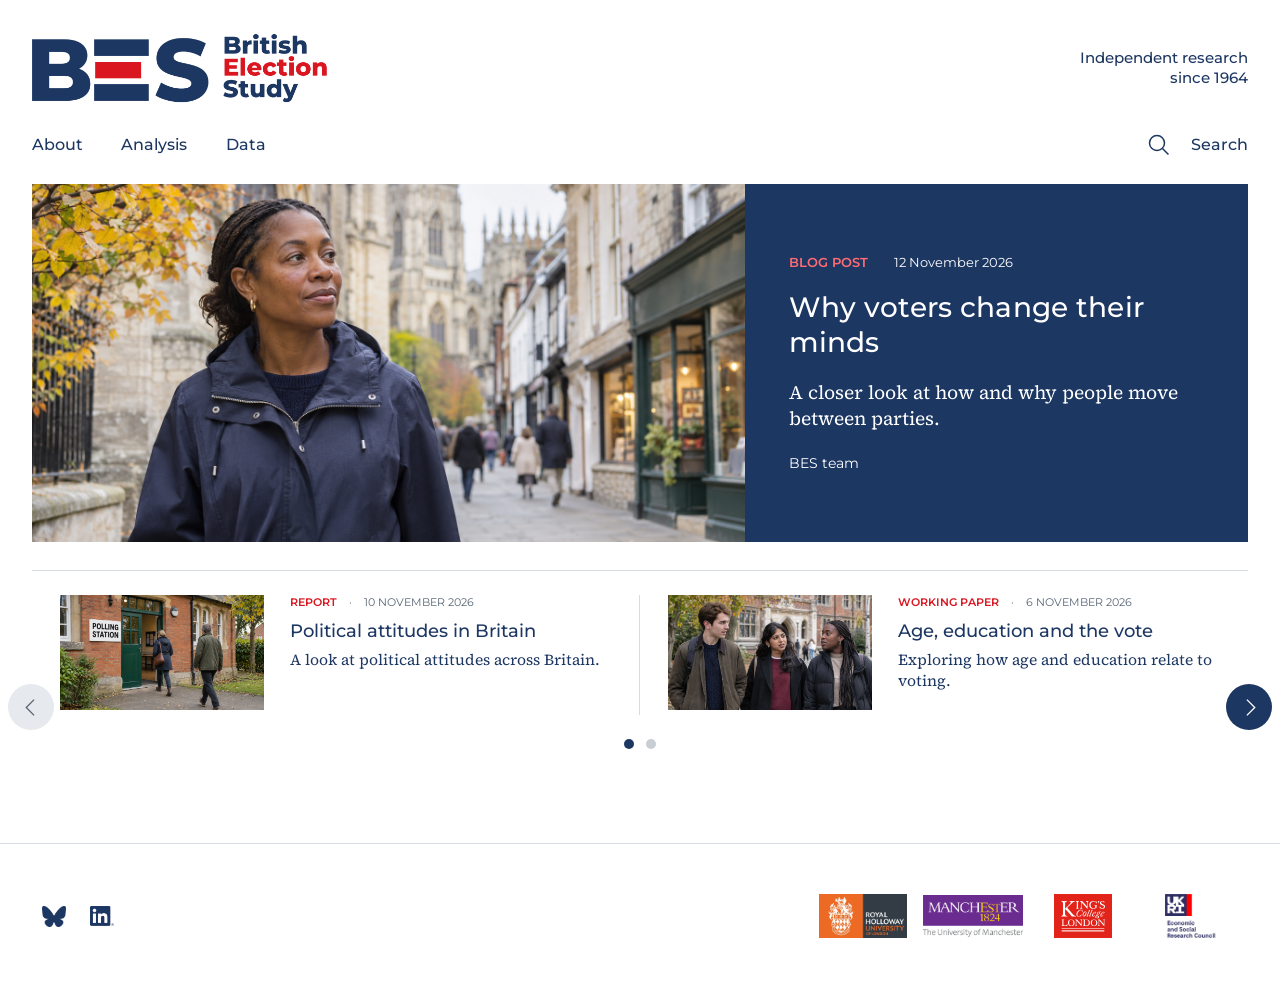
==== commit 810f47df: "Simplify social icons and tighten footer logos" ====
--- a/index.html
+++ b/index.html
@@ -1 +1 @@
-<!doctype html><html lang="en"><head><meta charset="utf-8"><meta name="viewport" content="width=device-width, initial-scale=1"><meta name="description" content="Independent research into elections and voting in Britain since 1964."><title>British Election Study</title><link rel="stylesheet" href="styles.css"><script src="app.js" defer></script></head><body><a class="skip" href="#main">Skip to content</a><header class="site-header"><div class="masthead"><a href="index.html" aria-label="British Election Study home"><img class="logo" src="assets/BES-logo.png" alt="British Election Study"></a><p>Independent research<br>since 1964</p></div><nav class="nav" aria-label="Main navigation"><div class="nav-links"><a href="about.html">About</a><a href="analysis.html">Analysis</a><a href="data.html">Data</a></div><a class="search-link" href="analysis.html#search"><svg aria-hidden="true" viewBox="0 0 24 24"><circle cx="10" cy="10" r="7.5"/><path d="m15.5 15.5 6 6"/></svg>Search</a></nav></header><main id="main"></main><footer class="footer"><div class="social-block"><p class="social-heading">Follow us</p><nav class="social-links" aria-label="Social media"><a href="https://bsky.app/profile/britishelectionstudy.com"><img src="assets/social/bluesky.png" alt="">Bluesky</a><a href="https://www.linkedin.com/company/britishelectionstudy/"><img src="assets/social/linkedin.png" alt="">LinkedIn</a></nav></div><div class="partner-logos" aria-label="Partner and funder logos"><img src="assets/partners/royal-holloway.jpg" alt="Royal Holloway, University of London"><img src="assets/partners/university-of-manchester.png" alt="The University of Manchester"><img src="assets/partners/kings-college-london.svg" alt="King’s College London"><img src="assets/partners/esrc.png" alt="Economic and Social Research Council"></div></footer></body></html>
+<!doctype html><html lang="en"><head><meta charset="utf-8"><meta name="viewport" content="width=device-width, initial-scale=1"><meta name="description" content="Independent research into elections and voting in Britain since 1964."><title>British Election Study</title><link rel="stylesheet" href="styles.css"><script src="app.js" defer></script></head><body><a class="skip" href="#main">Skip to content</a><header class="site-header"><div class="masthead"><a href="index.html" aria-label="British Election Study home"><img class="logo" src="assets/BES-logo.png" alt="British Election Study"></a><p>Independent research<br>since 1964</p></div><nav class="nav" aria-label="Main navigation"><div class="nav-links"><a href="about.html">About</a><a href="analysis.html">Analysis</a><a href="data.html">Data</a></div><a class="search-link" href="analysis.html#search"><svg aria-hidden="true" viewBox="0 0 24 24"><circle cx="10" cy="10" r="7.5"/><path d="m15.5 15.5 6 6"/></svg>Search</a></nav></header><main id="main"></main><footer class="footer"><nav class="social-links" aria-label="Social media"><a href="https://bsky.app/profile/britishelectionstudy.com" aria-label="Bluesky"><span class="social-icon bluesky-icon" aria-hidden="true"></span></a><a href="https://www.linkedin.com/company/britishelectionstudy/" aria-label="LinkedIn"><span class="social-icon linkedin-icon" aria-hidden="true"></span></a></nav><div class="partner-logos" aria-label="Partner and funder logos"><img src="assets/partners/royal-holloway.jpg" alt="Royal Holloway, University of London"><img src="assets/partners/university-of-manchester.png" alt="The University of Manchester"><img src="assets/partners/kings-college-london.svg" alt="King’s College London"><img src="assets/partners/esrc.png" alt="Economic and Social Research Council"></div></footer></body></html>
--- a/styles.css
+++ b/styles.css
@@ -20,19 +20,21 @@
 .footer > p{margin:0;color:#586474}
 @media(max-width:560px){.partner-logos{grid-template-columns:repeat(2,minmax(0,1fr));width:min(100%,340px);row-gap:24px}}
 
-.footer{display:grid;grid-template-columns:minmax(0,1fr) minmax(0,520px);align-items:center;gap:28px 36px;text-align:left}
+.footer{display:grid;grid-template-columns:minmax(0,1fr) minmax(0,440px);align-items:center;gap:28px 36px;text-align:left}
 .social-links{display:flex;align-items:center;gap:24px;flex-wrap:wrap;font-size:15px;font-weight:500}
 .social-links a{display:inline-flex;align-items:center;gap:9px;min-height:44px}
-.footer .social-links img{display:block;width:19px;height:19px;object-fit:contain}
 .footer .partner-logos{width:100%}
 .footer > .footer-note{grid-column:1 / -1;text-align:center}
 @media(max-width:760px){.footer{grid-template-columns:1fr;justify-items:center;text-align:center;gap:24px}.social-links{justify-content:center}.footer .partner-logos{width:min(100%,680px)}}
 @media(max-width:560px){.footer .partner-logos{width:min(100%,340px)}}
 
-.social-heading{font-size:17px;font-weight:600;line-height:1.3;margin:0 0 12px}
-.social-links{gap:12px}
-.social-links a{min-height:42px;padding:8px 13px;border:1px solid #d7dce2;transition:border-color .15s ease,background-color .15s ease}
-.social-links a:hover{text-decoration:none;border-color:#1d3763;background:#f4f6f9}
-@media(max-width:760px){.social-block{text-align:center}.footer .partner-logos{width:min(100%,520px)}}
-@media(max-width:560px){.footer .partner-logos{width:min(100%,300px)}}
+/* Icon-only links retain accessible labels and 44px targets. */
+.social-links{gap:4px}
+.social-links a{display:inline-flex;align-items:center;justify-content:center;width:44px;height:44px;min-height:44px;padding:0;color:#1d3763;transition:opacity .15s ease}
+.social-links a:hover{opacity:.7}
+.social-icon{display:block;width:24px;height:24px;background:currentColor;-webkit-mask-size:contain;mask-size:contain;-webkit-mask-repeat:no-repeat;mask-repeat:no-repeat;-webkit-mask-position:center;mask-position:center}
+.bluesky-icon{-webkit-mask-image:url('assets/social/bluesky.png');mask-image:url('assets/social/bluesky.png')}
+.linkedin-icon{-webkit-mask-image:url('assets/social/linkedin.png');mask-image:url('assets/social/linkedin.png')}
+@media(max-width:760px){.footer .partner-logos{width:min(100%,440px)}}
+@media(max-width:560px){.footer .partner-logos{width:min(100%,240px)}}
 @media(prefers-reduced-motion:reduce){.social-links a{transition:none}}
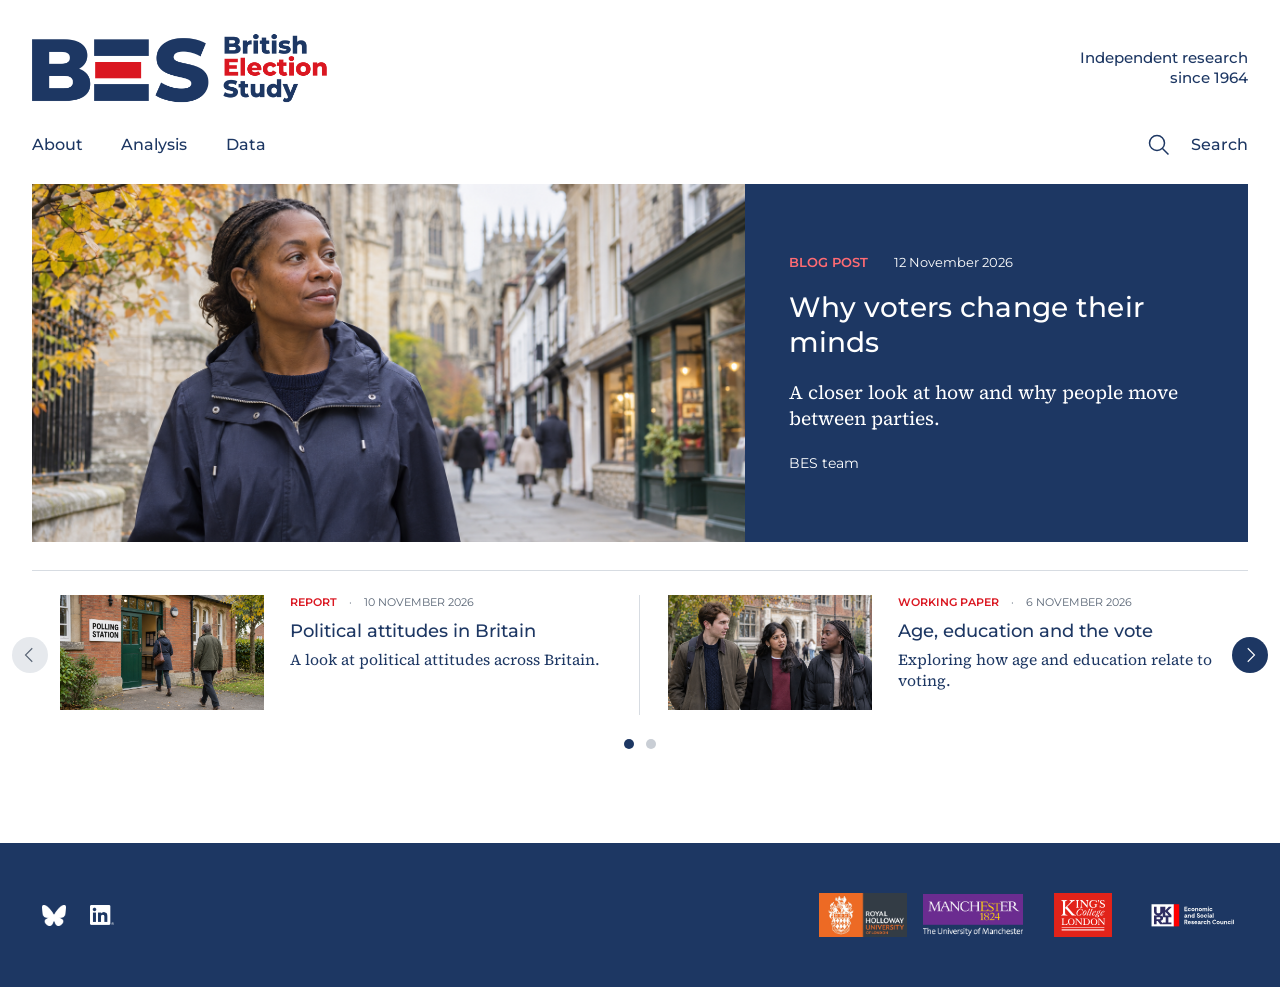
==== commit 938569f3: "Use dark-background partner marks in navy footer" ====
--- a/index.html
+++ b/index.html
@@ -1 +1 @@
-<!doctype html><html lang="en"><head><meta charset="utf-8"><meta name="viewport" content="width=device-width, initial-scale=1"><meta name="description" content="Independent research into elections and voting in Britain since 1964."><title>British Election Study</title><link rel="stylesheet" href="styles.css"><script src="app.js" defer></script></head><body><a class="skip" href="#main">Skip to content</a><header class="site-header"><div class="masthead"><a href="index.html" aria-label="British Election Study home"><img class="logo" src="assets/BES-logo.png" alt="British Election Study"></a><p>Independent research<br>since 1964</p></div><nav class="nav" aria-label="Main navigation"><div class="nav-links"><a href="about.html">About</a><a href="analysis.html">Analysis</a><a href="data.html">Data</a></div><a class="search-link" href="analysis.html#search"><svg aria-hidden="true" viewBox="0 0 24 24"><circle cx="10" cy="10" r="7.5"/><path d="m15.5 15.5 6 6"/></svg>Search</a></nav></header><main id="main"></main><footer class="footer"><nav class="social-links" aria-label="Social media"><a href="https://bsky.app/profile/britishelectionstudy.com" aria-label="Bluesky"><span class="social-icon bluesky-icon" aria-hidden="true"></span></a><a href="https://www.linkedin.com/company/britishelectionstudy/" aria-label="LinkedIn"><span class="social-icon linkedin-icon" aria-hidden="true"></span></a></nav><div class="partner-logos" aria-label="Partner and funder logos"><img src="assets/partners/royal-holloway.jpg" alt="Royal Holloway, University of London"><img src="assets/partners/university-of-manchester.png" alt="The University of Manchester"><img src="assets/partners/kings-college-london.svg" alt="King’s College London"><img src="assets/partners/esrc.png" alt="Economic and Social Research Council"></div></footer></body></html>
+<!doctype html><html lang="en"><head><meta charset="utf-8"><meta name="viewport" content="width=device-width, initial-scale=1"><meta name="description" content="Independent research into elections and voting in Britain since 1964."><title>British Election Study</title><link rel="stylesheet" href="styles.css"><script src="app.js" defer></script></head><body><a class="skip" href="#main">Skip to content</a><header class="site-header"><div class="masthead"><a href="index.html" aria-label="British Election Study home"><img class="logo" src="assets/BES-logo.png" alt="British Election Study"></a><p>Independent research<br>since 1964</p></div><nav class="nav" aria-label="Main navigation"><div class="nav-links"><a href="about.html">About</a><a href="analysis.html">Analysis</a><a href="data.html">Data</a></div><a class="search-link" href="analysis.html#search"><svg aria-hidden="true" viewBox="0 0 24 24"><circle cx="10" cy="10" r="7.5"/><path d="m15.5 15.5 6 6"/></svg>Search</a></nav></header><main id="main"></main><footer class="footer"><nav class="social-links" aria-label="Social media"><a href="https://bsky.app/profile/britishelectionstudy.com" aria-label="Bluesky"><span class="social-icon bluesky-icon" aria-hidden="true"></span></a><a href="https://www.linkedin.com/company/britishelectionstudy/" aria-label="LinkedIn"><span class="social-icon linkedin-icon" aria-hidden="true"></span></a></nav><div class="partner-logos" aria-label="Partner and funder logos"><img src="assets/partners/royal-holloway.jpg" alt="Royal Holloway, University of London"><img src="assets/partners/university-of-manchester-dark.png" alt="The University of Manchester"><img src="assets/partners/kings-college-london.svg" alt="King’s College London"><img src="assets/partners/esrc-dark.svg" alt="Economic and Social Research Council"></div></footer></body></html>
--- a/styles.css
+++ b/styles.css
@@ -1,5 +1,5 @@
-@font-face{font-family:Montserrat;src:url('assets/Montserrat-Regular.ttf')}@font-face{font-family:Montserrat;src:url('assets/Montserrat-Medium.ttf');font-weight:500}@font-face{font-family:Montserrat;src:url('assets/Montserrat-SemiBold.ttf');font-weight:600}@font-face{font-family:SourceSerif;src:url('assets/SourceSerif4-Regular.ttf')}*{box-sizing:border-box}html{scroll-behavior:smooth}body{margin:0;background:#fff;color:#1d3763;font-family:Montserrat,sans-serif}a{color:inherit;text-decoration:none}a:hover{text-decoration:underline;text-underline-offset:5px}a:focus-visible,button:focus-visible,input:focus-visible,select:focus-visible{outline:3px solid #da1721;outline-offset:4px}.skip{position:absolute;top:-100px;left:1rem;background:#fff;padding:1rem;z-index:4}.skip:focus{top:0}.site-header,main,.footer{max-width:1440px;margin:auto;padding-inline:32px}.masthead{display:flex;align-items:center;justify-content:space-between;padding-top:28px}.logo{display:block;width:min(310px,40vw);height:auto}.masthead p{text-align:right;font-size:clamp(15px,1.1vw,20px);font-weight:500;line-height:1.3;margin:0}.nav{display:flex;align-items:center;justify-content:space-between;padding:25px 0 27px;font-weight:500;font-size:clamp(16px,1.1vw,20px)}.nav-links{display:flex;gap:clamp(32px,3vw,56px)}.search-link{display:flex;align-items:center;gap:20px}.search-link svg{width:24px;height:24px;fill:none;stroke:currentColor;stroke-width:1.5}.hero{display:grid;grid-template-columns:58.64% 41.36%;height:clamp(330px,28vw,410px)}.hero-image{width:100%;height:100%;min-height:0;object-fit:cover;object-position:center 42%;display:block}.hero-photo{min-height:0}.hero-copy{background:#1d3763;color:#fff;display:flex;align-items:center;padding:clamp(30px,3.4vw,56px)}.meta{font-size:clamp(13px,.95vw,16px);display:flex;gap:2em;align-items:baseline}.type{color:#da1721;font-weight:600}.hero .type{color:#ff6b73}.hero h1{font-size:clamp(28px,2vw,36px);font-weight:500;line-height:1.24;letter-spacing:.005em;margin:20px 0 21px;max-width:510px}.hero .deck{font-family:SourceSerif,serif;font-size:clamp(19px,1.35vw,24px);line-height:1.35;margin:0;max-width:470px}.byline{margin:22px 0 0;font-size:clamp(14px,.9vw,16px)}.story-rail{border-top:1px solid #d7dce2;margin-top:28px;padding-top:24px;position:relative}.rail-viewport{overflow:hidden}.stories{display:flex;transition:transform 450ms cubic-bezier(.22,.61,.36,1);will-change:transform}.rail-page{display:grid;grid-template-columns:1fr 1fr;flex:0 0 100%;min-width:0}.rail-item{display:grid;grid-template-columns:37% 1fr;gap:26px;padding:0 28px}.rail-item:first-child{border-right:1px solid #d7dce2}.rail-item img{width:100%;aspect-ratio:304/171;object-fit:cover;display:block}.rail-item h2,.article-card h2{font-weight:500;font-size:clamp(18px,1.35vw,23px);line-height:1.3;margin:22px 0 0}.small-meta{font-size:clamp(11px,.8vw,14px);text-transform:uppercase;line-height:1.4;color:#586474;display:flex;gap:12px;flex-wrap:wrap}.small-meta .type{color:#da1721}.rail-controls button{position:absolute;top:calc(50% + 12px);border:0;border-radius:50%;width:46px;height:46px;display:grid;place-items:center;cursor:pointer;background:#1d3763;color:white}.rail-controls button:disabled{background:#e6e9ed;color:#586474;cursor:default}.rail-controls button:first-child{left:-57px}.rail-controls button:nth-child(2){right:-57px}.rail-controls svg{width:21px;fill:none;stroke:currentColor;stroke-width:1.5}.dots{display:flex;justify-content:center;gap:12px;padding:24px 0}.dots button{width:10px;height:10px;border:0;border-radius:50%;background:#c9ced5;padding:0;cursor:pointer}.dots button[aria-current=true]{background:#1d3763}.page{max-width:1200px;margin:60px auto 130px}.page h1{font-weight:500;font-size:clamp(38px,4vw,64px);margin:0 0 28px}.page .intro{font-family:SourceSerif,serif;font-size:clamp(21px,2vw,30px);line-height:1.5;max-width:850px}.page h2{font-size:26px;font-weight:500;margin:54px 0 18px}.page p{line-height:1.75;max-width:800px}.page p a,.page li a{text-decoration:underline;text-underline-offset:4px}.article-grid{display:grid;grid-template-columns:repeat(3,1fr);gap:45px 32px;margin-top:50px}.article-card img{width:100%;aspect-ratio:16/9;object-fit:cover}.article-card h2{margin-top:15px}.article-card .small-meta{margin-top:17px}.form-row{display:flex;gap:12px;max-width:740px;margin-top:40px}.form-row input{border:1px solid #9da8b7;padding:14px;font:inherit;flex:1;min-width:0}.form-row button{background:#1d3763;color:white;border:0;padding:14px 22px;font:inherit;cursor:pointer}.notice{border-left:3px solid #da1721;padding-left:20px;margin:35px 0;color:#586474}.footer{border-top:1px solid #d7dce2;margin-top:70px;padding-block:50px;display:flex;justify-content:space-between;gap:30px;font-size:14px}.footer img{width:220px}.footer p{line-height:1.5}.status{margin-top:25px}.article-hero{width:100%;max-height:500px;object-fit:cover;margin-top:25px}.back{text-decoration:underline;text-underline-offset:4px;font-size:15px}.menu-current{text-decoration:underline;text-underline-offset:8px}
-@media(max-width:900px){.site-header,main,.footer{padding-inline:5%}.hero{grid-template-columns:1fr;height:auto}.hero-photo{height:340px}.hero-copy{padding:42px 7%}.story-rail{margin-top:32px}.rail-page{grid-template-columns:1fr}.rail-item{padding:20px 0;grid-template-columns:34% 1fr;gap:20px}.rail-item:first-child{border-right:0;border-bottom:1px solid #d7dce2}.rail-controls{display:flex;gap:12px;justify-content:flex-end;margin-top:20px}.rail-controls button{position:static}.dots{padding:10px 0}.article-grid{grid-template-columns:repeat(2,1fr)}.footer{flex-direction:column}.page{margin-top:45px}}
+@font-face{font-family:Montserrat;src:url('assets/Montserrat-Regular.ttf')}@font-face{font-family:Montserrat;src:url('assets/Montserrat-Medium.ttf');font-weight:500}@font-face{font-family:Montserrat;src:url('assets/Montserrat-SemiBold.ttf');font-weight:600}@font-face{font-family:SourceSerif;src:url('assets/SourceSerif4-Regular.ttf')}*{box-sizing:border-box}html{scroll-behavior:smooth}body{margin:0;background:#fff;color:#1d3763;font-family:Montserrat,sans-serif}a{color:inherit;text-decoration:none}a:hover{text-decoration:underline;text-underline-offset:5px}a:focus-visible,button:focus-visible,input:focus-visible,select:focus-visible{outline:3px solid #da1721;outline-offset:4px}.skip{position:absolute;top:-100px;left:1rem;background:#fff;padding:1rem;z-index:4}.skip:focus{top:0}.site-header,main,.footer{max-width:1440px;margin:auto;padding-inline:32px}.masthead{display:flex;align-items:center;justify-content:space-between;padding-top:28px}.logo{display:block;width:min(310px,40vw);height:auto}.masthead p{text-align:right;font-size:clamp(15px,1.1vw,20px);font-weight:500;line-height:1.3;margin:0}.nav{display:flex;align-items:center;justify-content:space-between;padding:25px 0 27px;font-weight:500;font-size:clamp(16px,1.1vw,20px)}.nav-links{display:flex;gap:clamp(32px,3vw,56px)}.search-link{display:flex;align-items:center;gap:20px}.search-link svg{width:24px;height:24px;fill:none;stroke:currentColor;stroke-width:1.5}.hero{display:grid;grid-template-columns:58.64% 41.36%;height:clamp(330px,28vw,410px)}.hero-image{width:100%;height:100%;min-height:0;object-fit:cover;object-position:center 42%;display:block}.hero-photo{min-height:0}.hero-copy{background:#1d3763;color:#fff;display:flex;align-items:center;padding:clamp(30px,3.4vw,56px)}.meta{font-size:clamp(13px,.95vw,16px);display:flex;gap:2em;align-items:baseline}.type{color:#da1721;font-weight:600}.hero .type{color:#ff6b73}.hero h1{font-size:clamp(28px,2vw,36px);font-weight:500;line-height:1.24;letter-spacing:.005em;margin:20px 0 21px;max-width:510px}.hero .deck{font-family:SourceSerif,serif;font-size:clamp(19px,1.35vw,24px);line-height:1.35;margin:0;max-width:470px}.byline{margin:22px 0 0;font-size:clamp(14px,.9vw,16px)}.story-rail{border-top:1px solid #d7dce2;margin-top:28px;padding-top:24px;position:relative}.rail-body{position:relative}.rail-viewport{overflow:hidden}.stories{display:flex;transition:transform 450ms cubic-bezier(.22,.61,.36,1);will-change:transform}.rail-page{display:grid;grid-template-columns:1fr 1fr;flex:0 0 100%;min-width:0}.rail-item{display:grid;grid-template-columns:37% 1fr;gap:26px;padding:0 28px}.rail-item:first-child{border-right:1px solid #d7dce2}.rail-item img{width:100%;aspect-ratio:304/171;object-fit:cover;display:block}.rail-item h2,.article-card h2{font-weight:500;font-size:clamp(18px,1.35vw,23px);line-height:1.3;margin:22px 0 0}.small-meta{font-size:clamp(11px,.8vw,14px);text-transform:uppercase;line-height:1.4;color:#586474;display:flex;gap:12px;flex-wrap:wrap}.small-meta .type{color:#da1721}.rail-controls button{position:absolute;top:50%;transform:translateY(-50%);border:4px solid transparent;border-radius:50%;width:44px;height:44px;display:grid;place-items:center;cursor:pointer;background:#1d3763;background-clip:padding-box;color:white}.rail-controls button:disabled{background-color:#e6e9ed;color:#586474;cursor:default}.rail-controls button:first-child{left:-56px}.rail-controls button:nth-child(2){right:-56px}.rail-controls svg{width:18px;fill:none;stroke:currentColor;stroke-width:1.5}.dots{display:flex;justify-content:center;gap:12px;padding:24px 0}.dots button{width:10px;height:10px;border:0;border-radius:50%;background:#c9ced5;padding:0;cursor:pointer}.dots button[aria-current=true]{background:#1d3763}.page{max-width:1200px;margin:60px auto 130px}.page h1{font-weight:500;font-size:clamp(38px,4vw,64px);margin:0 0 28px}.page .intro{font-family:SourceSerif,serif;font-size:clamp(21px,2vw,30px);line-height:1.5;max-width:850px}.page h2{font-size:26px;font-weight:500;margin:54px 0 18px}.page p{line-height:1.75;max-width:800px}.page p a,.page li a{text-decoration:underline;text-underline-offset:4px}.article-grid{display:grid;grid-template-columns:repeat(3,1fr);gap:45px 32px;margin-top:50px}.article-card img{width:100%;aspect-ratio:16/9;object-fit:cover}.article-card h2{margin-top:15px}.article-card .small-meta{margin-top:17px}.form-row{display:flex;gap:12px;max-width:740px;margin-top:40px}.form-row input{border:1px solid #9da8b7;padding:14px;font:inherit;flex:1;min-width:0}.form-row button{background:#1d3763;color:white;border:0;padding:14px 22px;font:inherit;cursor:pointer}.notice{border-left:3px solid #da1721;padding-left:20px;margin:35px 0;color:#586474}.footer{border-top:1px solid #d7dce2;margin-top:70px;padding-block:50px;display:flex;justify-content:space-between;gap:30px;font-size:14px}.footer img{width:220px}.footer p{line-height:1.5}.status{margin-top:25px}.article-hero{width:100%;max-height:500px;object-fit:cover;margin-top:25px}.back{text-decoration:underline;text-underline-offset:4px;font-size:15px}.menu-current{text-decoration:underline;text-underline-offset:8px}
+@media(max-width:900px){.site-header,main,.footer{padding-inline:5%}.hero{grid-template-columns:1fr;height:auto}.hero-photo{height:340px}.hero-copy{padding:42px 7%}.story-rail{margin-top:32px}.rail-page{grid-template-columns:1fr}.rail-item{padding:20px 0;grid-template-columns:34% 1fr;gap:20px}.rail-item:first-child{border-right:0;border-bottom:1px solid #d7dce2}.rail-controls{display:flex;gap:12px;justify-content:flex-end;margin-top:20px}.rail-controls button{position:static;transform:none}.dots{padding:10px 0}.article-grid{grid-template-columns:repeat(2,1fr)}.footer{flex-direction:column}.page{margin-top:45px}}
 @media(max-width:560px){.masthead{padding-top:20px}.logo{width:200px;max-width:52vw}.masthead p{font-size:12px}.nav{font-size:16px;padding:26px 0}.nav-links{gap:23px}.search-link{gap:7px;font-size:0}.search-link svg{width:25px}.hero-photo{height:245px}.hero-copy{padding:38px 25px}.hero h1{font-size:30px}.hero .deck{font-size:21px}.meta{font-size:13px;gap:1em}.rail-item{grid-template-columns:37% 1fr;gap:16px}.rail-item h2{font-size:18px;margin:10px 0}.small-meta{font-size:10px;gap:6px}.article-grid{grid-template-columns:1fr}.page h1{font-size:38px}.footer img{width:180px}}
 
 @media (prefers-reduced-motion: reduce){html{scroll-behavior:auto}.stories{transition:none}}
@@ -38,3 +38,9 @@
 @media(max-width:760px){.footer .partner-logos{width:min(100%,440px)}}
 @media(max-width:560px){.footer .partner-logos{width:min(100%,240px)}}
 @media(prefers-reduced-motion:reduce){.social-links a{transition:none}}
+
+/* Full-width navy footer with light social icons. */
+.footer{position:relative;z-index:0;border-top:0}
+.footer::before{content:"";position:absolute;z-index:-1;top:0;bottom:0;left:50%;width:100vw;transform:translateX(-50%);background:#1d3763}
+.footer .social-links a{color:#fff}
+.footer a:focus-visible{outline-color:#fff}
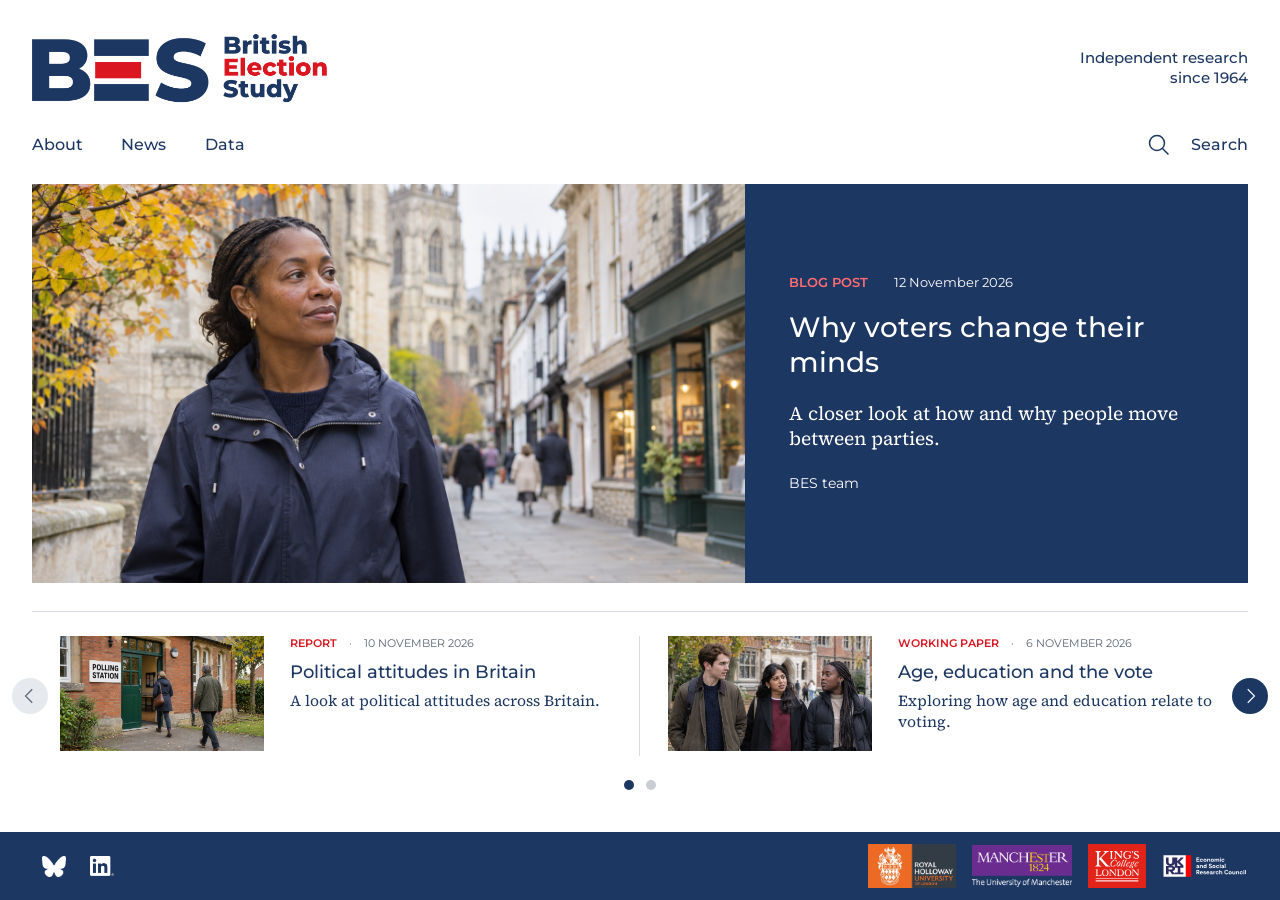
==== commit 98248275: "Save current prototype and prepare GitHub Pages preview" ====
--- a/index.html
+++ b/index.html
@@ -1 +1 @@
-<!doctype html><html lang="en"><head><meta charset="utf-8"><meta name="viewport" content="width=device-width, initial-scale=1"><meta name="description" content="Independent research into elections and voting in Britain since 1964."><title>British Election Study</title><link rel="stylesheet" href="styles.css"><script src="app.js" defer></script></head><body><a class="skip" href="#main">Skip to content</a><header class="site-header"><div class="masthead"><a href="index.html" aria-label="British Election Study home"><img class="logo" src="assets/BES-logo.png" alt="British Election Study"></a><p>Independent research<br>since 1964</p></div><nav class="nav" aria-label="Main navigation"><div class="nav-links"><a href="about.html">About</a><a href="analysis.html">Analysis</a><a href="data.html">Data</a></div><a class="search-link" href="analysis.html#search"><svg aria-hidden="true" viewBox="0 0 24 24"><circle cx="10" cy="10" r="7.5"/><path d="m15.5 15.5 6 6"/></svg>Search</a></nav></header><main id="main"></main><footer class="footer"><nav class="social-links" aria-label="Social media"><a href="https://bsky.app/profile/britishelectionstudy.com" aria-label="Bluesky"><span class="social-icon bluesky-icon" aria-hidden="true"></span></a><a href="https://www.linkedin.com/company/britishelectionstudy/" aria-label="LinkedIn"><span class="social-icon linkedin-icon" aria-hidden="true"></span></a></nav><div class="partner-logos" aria-label="Partner and funder logos"><img src="assets/partners/royal-holloway.jpg" alt="Royal Holloway, University of London"><img src="assets/partners/university-of-manchester-dark.png" alt="The University of Manchester"><img src="assets/partners/kings-college-london.svg" alt="King’s College London"><img src="assets/partners/esrc-dark.svg" alt="Economic and Social Research Council"></div></footer></body></html>
+<!doctype html><html lang="en"><head><meta charset="utf-8"><meta name="viewport" content="width=device-width, initial-scale=1"><meta name="description" content="Independent research into elections and voting in Britain since 1964."><meta name="robots" content="noindex, nofollow"><title>British Election Study</title><link rel="stylesheet" href="styles.css?v=footer-grid"><script src="app.js?v=news-layout" defer></script></head><body><a class="skip" href="#main">Skip to content</a><header class="site-header"><div class="masthead"><a href="index.html" aria-label="British Election Study home"><img class="logo" src="assets/BES-logo.png" alt="British Election Study"></a><p>Independent research<br>since 1964</p></div><nav class="nav" aria-label="Main navigation"><div class="nav-links"><a href="about.html">About</a><a href="analysis.html">News</a><a href="data.html">Data</a></div><a class="search-link" href="analysis.html#search"><svg aria-hidden="true" viewBox="0 0 24 24"><circle cx="10" cy="10" r="7.5"/><path d="m15.5 15.5 6 6"/></svg>Search</a></nav></header><main id="main"></main><footer class="footer"><nav class="social-links" aria-label="Social media"><a href="https://bsky.app/profile/britishelectionstudy.com" aria-label="Bluesky"><span class="social-icon bluesky-icon" aria-hidden="true"></span></a><a href="https://www.linkedin.com/company/britishelectionstudy/" aria-label="LinkedIn"><span class="social-icon linkedin-icon" aria-hidden="true"></span></a></nav><div class="partner-logos" aria-label="Partner and funder logos"><img src="assets/partners/royal-holloway.jpg" alt="Royal Holloway, University of London"><img src="assets/partners/university-of-manchester-dark.png" alt="The University of Manchester"><img src="assets/partners/kings-college-london.svg" alt="King’s College London"><img src="assets/partners/esrc-dark.svg" alt="Economic and Social Research Council"></div></footer></body></html>
--- a/styles.css
+++ b/styles.css
@@ -44,3 +44,54 @@
 .footer::before{content:"";position:absolute;z-index:-1;top:0;bottom:0;left:50%;width:100vw;transform:translateX(-50%);background:#1d3763}
 .footer .social-links a{color:#fff}
 .footer a:focus-visible{outline-color:#fff}
+
+/* Keep equal edge-to-edge gaps despite the logos' different aspect ratios. */
+.footer .partner-logos{display:flex;justify-content:flex-end;align-items:center;gap:16px}
+.footer .partner-logos img{flex:0 0 auto}
+@media(max-width:760px){.footer .partner-logos{display:grid;grid-template-columns:repeat(4,minmax(0,1fr));width:min(100%,448px);justify-items:center;gap:16px}}
+@media(max-width:560px){.footer .partner-logos{grid-template-columns:repeat(2,minmax(0,1fr));width:min(100%,240px);gap:24px 16px}}
+
+/* Compact navy footer with white social icons. */
+.footer{padding-block:12px}
+.footer .social-icon{background-color:#fff}
+body{min-height:100vh;display:flex;flex-direction:column}
+.site-header,main,.footer{width:100%}
+main{flex:1 0 auto}
+
+/* Keep the homepage footer close to the carousel and adapt to short screens. */
+body.home .site-header,body.home main{margin-block:0}
+body.home main{display:flex;flex-direction:column;flex:1 0 auto}
+body.home .footer{margin-top:clamp(12px,2vh,24px);margin-bottom:0}
+@media (min-width:901px) and (max-height:820px){
+  body.home .masthead{padding-top:16px}
+  body.home .nav{padding-block:16px 18px}
+  body.home .hero{height:clamp(250px,calc(100vh - 480px),390px)}
+  body.home .hero-copy{padding:24px clamp(30px,3.4vw,56px)}
+  body.home .hero h1{font-size:clamp(26px,1.65vw,32px);margin:12px 0}
+  body.home .hero .deck{font-size:clamp(18px,1.1vw,21px);line-height:1.3}
+  body.home .byline{margin-top:12px}
+  body.home .story-rail{margin-top:20px;padding-top:18px}
+  body.home .dots{padding-block:12px}
+}
+
+/* Use available desktop height to keep the footer at the bottom while limiting the gap after the carousel. */
+@media(min-width:901px){body.home .hero{flex:1 0 auto;max-height:430px}body.home .story-rail{flex:0 0 auto}}
+
+/* Readable body copy for the illustrative article pages. */
+.article-body{max-width:800px;font-family:SourceSerif,serif;font-size:19px;line-height:1.75}.article-body h2{font-family:Montserrat,sans-serif;line-height:1.3}.article-body p{margin:0 0 1.3em}
+
+
+/* News archive and article reading rails. */
+.news-page{max-width:1200px;margin-top:44px}
+.news-layout{display:grid;grid-template-columns:minmax(0,1fr) 245px;gap:28px 40px}
+.news-heading{display:flex;align-items:baseline;justify-content:space-between;gap:20px}
+.news-heading h1{font-size:28px;margin:0;font-weight:600}.news-count{font-size:13px;color:#586474;margin:0}
+.news-search{display:flex;align-items:center;gap:10px;border:1px solid #aeb8c5;padding:0 12px;height:45px}
+.news-search span{font-size:25px;line-height:1}.news-search input{border:0;outline:0;min-width:0;width:100%;font:inherit;font-size:14px;color:#1d3763}.news-search:focus-within{outline:3px solid #da1721;outline-offset:3px}
+.news-results{min-width:0}.news-results .notice{font-size:13px;margin:0 0 24px;padding-left:12px;line-height:1.5}
+.news-list{display:grid;gap:28px}.news-item{display:grid;grid-template-columns:minmax(0,.85fr) minmax(0,1.15fr);gap:28px;align-items:center}.news-item+.news-item{border-top:1px solid #d7dce2;padding-top:28px}
+.news-item-image img{display:block;width:100%;aspect-ratio:3/2;object-fit:cover}.news-topic{font-size:11px;text-transform:uppercase;letter-spacing:.1em;font-weight:600;color:#da1721}.news-item h2{font-size:clamp(22px,2vw,28px);line-height:1.25;margin:10px 0 12px}.news-item .small-meta{font-size:12px}.news-item p{font-family:SourceSerif,serif;font-size:18px;line-height:1.5;margin:12px 0 0}
+.news-sidebar{border-left:1px solid #d7dce2;padding-left:28px}.news-sidebar h2{font-size:19px;margin:0 0 14px}.news-sidebar ul,.article-reading ul{list-style:none;padding:0;margin:0}.news-sidebar li{border-bottom:1px solid #d7dce2}.news-sidebar li a{display:flex;justify-content:space-between;gap:12px;padding:14px 0;font-size:14px;text-decoration:none}.news-sidebar li span{color:#586474}.news-sidebar [aria-current=true]{font-weight:600;color:#da1721}.all-topics{display:inline-block;margin-top:20px;font-size:14px}.news-empty h2{margin:20px 0 0}.news-empty button{font:inherit;border:1px solid #1d3763;background:white;color:#1d3763;padding:10px 15px;cursor:pointer}
+.article-reading{display:grid;grid-template-columns:minmax(120px,1fr) minmax(0,720px) minmax(120px,1fr);gap:32px;margin-top:44px;align-items:start}.article-body{max-width:none;min-width:0}.article-reading aside h2{font-family:Montserrat,sans-serif;font-size:12px;text-transform:uppercase;letter-spacing:.1em;margin:0 0 18px;font-weight:600}.article-topics li{margin-bottom:12px;font-size:14px;line-height:1.45}.article-topics a{color:#1d3763}.article-share ul{display:flex;flex-wrap:wrap;gap:8px}.share-icon{display:inline-flex;align-items:center;justify-content:center;width:34px;height:34px;color:#1d3763;border:0;background:transparent;padding:5px;cursor:pointer}.share-icon:hover{color:#da1721}.share-icon .social-icon{width:22px;height:22px}.share-icon svg{width:22px;height:22px;fill:none;stroke:currentColor;stroke-width:1.8}.copy-status{font-size:12px;line-height:1.4!important;color:#586474}
+@media(max-width:900px){.news-layout{grid-template-columns:minmax(0,1fr) 220px;gap:24px}.news-results,.news-sidebar{grid-column:1/-1}.news-sidebar{border-left:0;border-top:1px solid #d7dce2;padding:24px 0 0}.article-reading{grid-template-columns:1fr 1fr;gap:25px}.article-topics{grid-column:1;grid-row:1}.article-share{grid-column:2;grid-row:1}.article-body{grid-column:1/-1;grid-row:2}}
+@media(max-width:560px){.news-layout{display:flex;flex-direction:column;gap:22px}.news-item{grid-template-columns:1fr;gap:16px}.news-item h2{font-size:23px}.news-search{max-width:100%}.article-reading{gap:22px}.article-share ul{gap:2px}}
